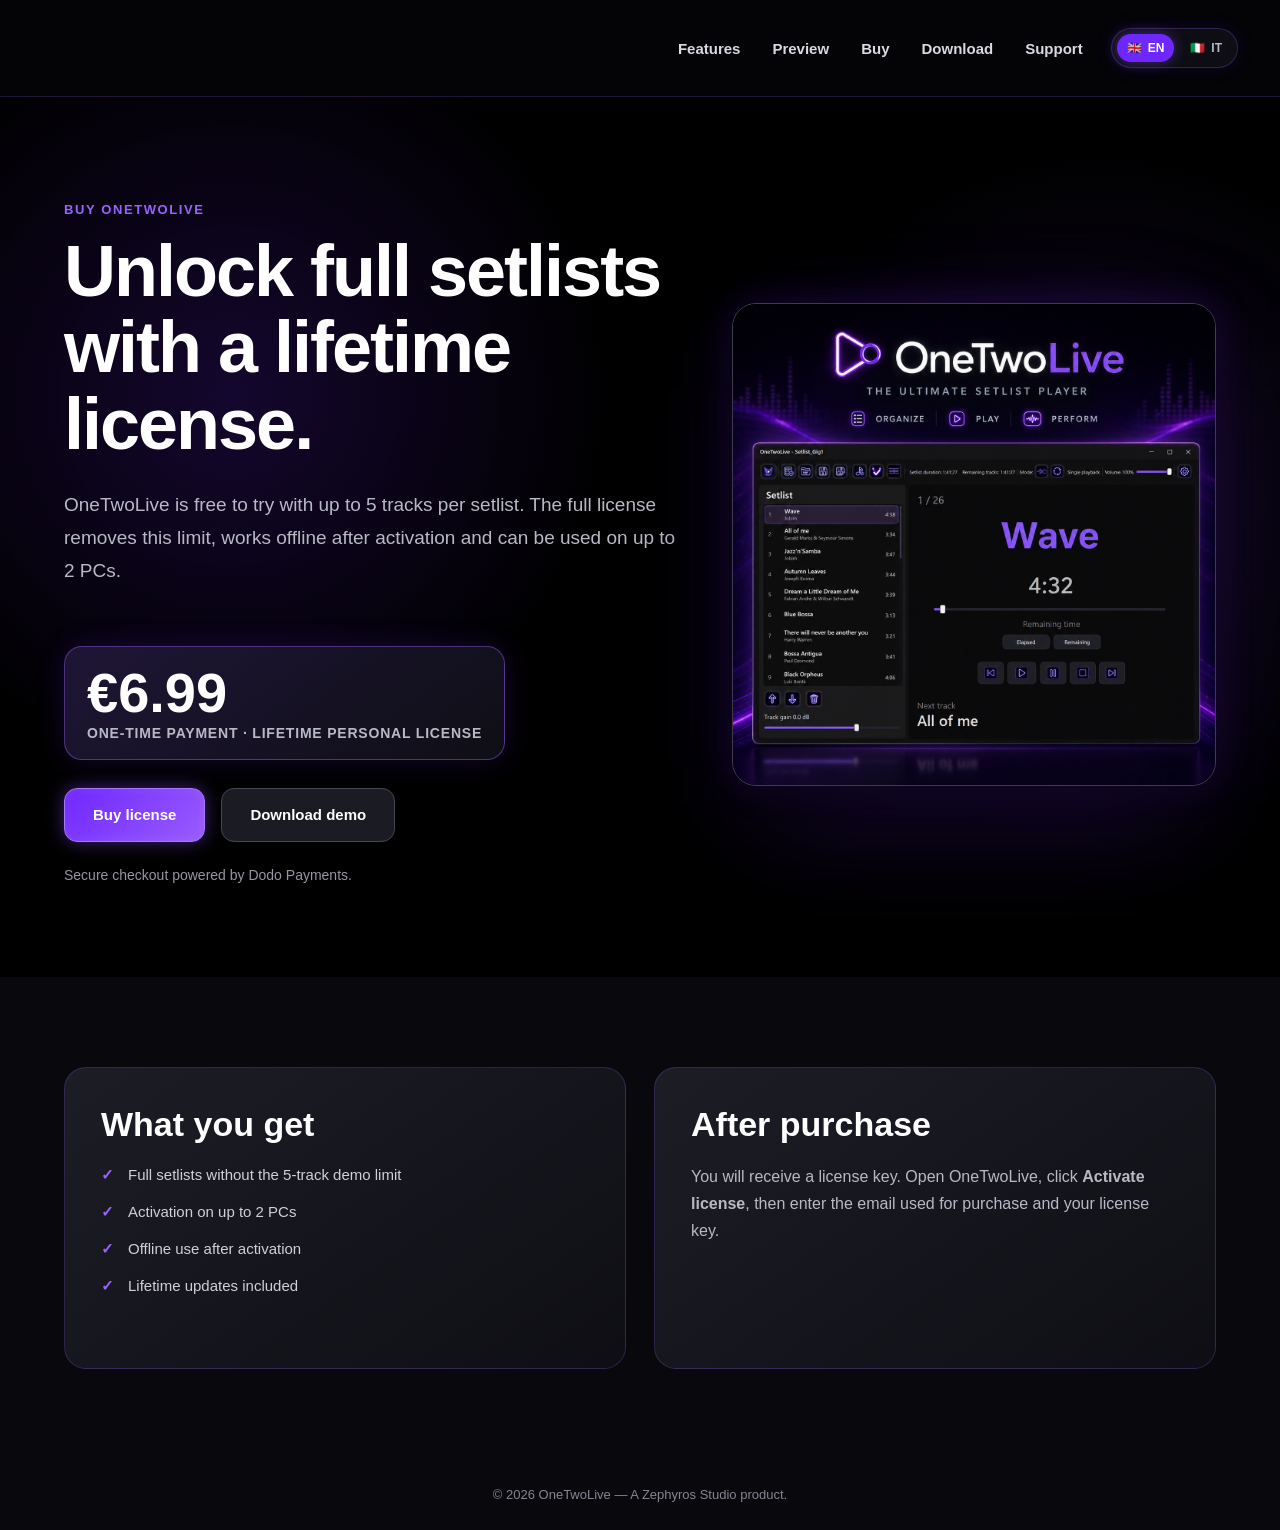
==== buy/index.html @ 57608b5e "Add Dodo purchase and download pages" ====
<!DOCTYPE html>
<html lang="en">
<head>
  <meta charset="UTF-8">
  <meta name="viewport" content="width=device-width, initial-scale=1.0">
  <meta name="description" content="OneTwoLive is a Windows setlist player for musicians and live performers.">
  <meta property="og:type" content="website">
  <meta property="og:site_name" content="OneTwoLive">
  <meta property="og:title" content="Buy OneTwoLive — Lifetime license">
  <meta property="og:description" content="OneTwoLive is a Windows setlist player for musicians and live performers.">
  <meta property="og:image" content="https://onetwolive.com/images/onetwolive-promo-square.png">
  <title>Buy OneTwoLive — Lifetime license</title>
  <link rel="icon" href="../images/OneTwoLive_icon.ico" type="image/x-icon">
  <link rel="stylesheet" href="../styles.css">
  <script src="../site-config.js"></script>
</head>
<body>
<header class="site-header site-header-static">
  <div class="header-actions">
    <nav class="main-nav" aria-label="Main navigation">
      <a href="../index.html#features">Features</a>
      <a href="../index.html#preview">Preview</a>
      <a href="../buy/">Buy</a>
      <a href="../download/">Download</a>
      <a href="../index.html#support">Support</a>
    </nav>

    <div class="language-switcher" aria-label="Language selector">
      <a class="language-link active" href="index.html" lang="en" aria-current="page"><span aria-hidden="true">🇬🇧</span> EN</a>
      <a class="language-link" href="../it/buy/" lang="it"><span aria-hidden="true">🇮🇹</span> IT</a>
    </div>
  </div>
</header>
<main>
  <section class="page-hero compact-page-hero">
    <div class="section-container page-hero-grid">
      <div>
        <p class="section-label">Buy OneTwoLive</p>
        <h1>Unlock full setlists with a lifetime license.</h1>
        <p class="section-intro">
          OneTwoLive is free to try with up to 5 tracks per setlist. The full license removes this limit, works offline after activation and can be used on up to 2 PCs.
        </p>
        <div class="license-price-card">
          <span class="price-main">€6.99</span>
          <span class="price-note">one-time payment · lifetime personal license</span>
        </div>
        <div class="hero-actions page-actions">
          <a id="dodo-checkout-button" class="primary-button" href="#" aria-disabled="true">Buy license</a>
          <a class="secondary-button" href="../download/">Download demo</a>
        </div>
        <p id="checkout-status" class="page-note">Checkout link not configured yet. Replace the Dodo Product ID in <code>site-config.js</code>.</p>
      </div>
      <div class="promo-card">
        <img src="../images/onetwolive-promo-square.png" alt="OneTwoLive promotional image">
      </div>
    </div>
  </section>
  <section class="info-section">
    <div class="section-container info-grid">
      <article class="info-card"><h2>What you get</h2><ul class="buy-benefits"><li>Full setlists without the 5-track demo limit</li><li>Activation on up to 2 PCs</li><li>Offline use after activation</li><li>Lifetime updates included</li></ul></article>
      <article class="info-card"><h2>After purchase</h2><p>You will receive a license key. Open OneTwoLive, click <strong>Activate license</strong>, then enter the email used for purchase and your license key.</p></article>
    </div>
  </section>
</main>
<footer class="site-footer">
  <p>© 2026 OneTwoLive — A Zephyros Studio product.</p>
</footer>
<script>
(function () {
  const config = window.OneTwoLiveConfig || {};
  const productId = config.dodoProductId || "";
  const button = document.getElementById("dodo-checkout-button");
  const status = document.getElementById("checkout-status");
  const isPlaceholder = !productId || productId === "PASTE_DODO_PRODUCT_ID_HERE";
  if (isPlaceholder) return;
  const redirectUrl = "https://onetwolive.com/thank-you/";
  const params = new URLSearchParams({
    quantity: "1",
    redirect_url: redirectUrl,
    paymentCurrency: "EUR",
    showCurrencySelector: "false"
  });
  button.href = `${config.checkoutBaseUrl || "https://checkout.dodopayments.com/buy/"}${encodeURIComponent(productId)}?${params.toString()}`;
  button.removeAttribute("aria-disabled");
  status.textContent = "Secure checkout powered by Dodo Payments.";
})();
</script>
</body>
</html>
---- styles.css ----
* {
  box-sizing: border-box;
}

html {
  scroll-behavior: smooth;
}

body {
  margin: 0;
  min-height: 100vh;

  font-family: Arial, sans-serif;
  color: #ffffff;
  background: #000000;
}

.site-header {
  position: absolute;
  top: 0;
  left: 0;
  z-index: 10;

  width: 100%;
  padding: 28px 42px;

  display: flex;
  justify-content: flex-end;
}

.header-actions {
  display: flex;
  align-items: center;
  gap: 28px;
}

.language-switcher {
  display: flex;
  align-items: center;
  gap: 6px;

  padding: 5px;

  background: rgba(18, 18, 26, 0.74);
  border: 1px solid rgba(155, 99, 255, 0.25);
  border-radius: 999px;

  backdrop-filter: blur(10px);
  box-shadow: 0 0 18px rgba(111, 39, 255, 0.12);
}

.language-link {
  display: inline-flex;
  align-items: center;
  gap: 6px;

  padding: 7px 10px;

  color: #b9b9c6;
  border-radius: 999px;

  font-size: 12px;
  font-weight: 700;
  text-decoration: none;

  transition:
    color 0.2s ease,
    background 0.2s ease,
    box-shadow 0.2s ease;
}

.language-link:hover {
  color: #ffffff;
  background: rgba(255, 255, 255, 0.08);
}

.language-link.active {
  color: #ffffff;
  background: #6f27ff;
  box-shadow: 0 0 14px rgba(134, 76, 255, 0.45);
}

.main-nav {
  display: flex;
  align-items: center;
  gap: 32px;
}

.main-nav a {
  position: relative;

  color: #d9d9e3;
  font-size: 15px;
  font-weight: 600;
  text-decoration: none;
}

.main-nav a::after {
  content: "";

  position: absolute;
  left: 0;
  bottom: -8px;

  width: 0;
  height: 2px;

  background: #864cff;
  box-shadow: 0 0 10px rgba(134, 76, 255, 0.9);

  transition: width 0.25s ease;
}

.main-nav a:hover {
  color: #ffffff;
}

.main-nav a:hover::after {
  width: 100%;
}

.hero {
  min-height: 100vh;
  padding: 135px 5vw 70px;

  display: grid;
  grid-template-columns: minmax(0, 0.9fr) minmax(0, 1.1fr);
  align-items: center;
  gap: 64px;

  background:
    radial-gradient(
      circle at 15% 50%,
      rgba(111, 39, 255, 0.18),
      transparent 34%
    ),
    radial-gradient(
      circle at 85% 45%,
      rgba(134, 76, 255, 0.12),
      transparent 30%
    ),
    #000000;
}

.hero-content {
  max-width: 650px;
}

.hero-logo {
  display: block;
  mix-blend-mode: screen;
  width: min(100%, 700px);
  height: auto;
  margin-bottom: 38px;
}

.hero-description {
  max-width: 620px;
  margin: 0 0 36px;

  color: #c8c8d2;
  font-size: clamp(18px, 2vw, 23px);
  line-height: 1.7;
}

.hero-actions {
  display: flex;
  flex-wrap: wrap;
  gap: 16px;
}

.primary-button,
.secondary-button {
  min-height: 54px;
  padding: 0 28px;

  display: inline-flex;
  align-items: center;
  justify-content: center;

  border-radius: 13px;

  font-size: 15px;
  font-weight: 700;
  text-decoration: none;

  transition:
    transform 0.2s ease,
    box-shadow 0.2s ease,
    background 0.2s ease;
}

.primary-button {
  color: #ffffff;
  background: linear-gradient(135deg, #6f27ff, #995cff);
  border: 1px solid #a775ff;

  box-shadow:
    0 0 18px rgba(134, 76, 255, 0.45),
    inset 0 0 12px rgba(255, 255, 255, 0.08);
}

.primary-button:hover {
  transform: translateY(-2px);

  box-shadow:
    0 0 28px rgba(134, 76, 255, 0.7),
    inset 0 0 12px rgba(255, 255, 255, 0.12);
}

.secondary-button {
  color: #ffffff;
  background: #1b1b24;
  border: 1px solid #454554;
}

.secondary-button:hover {
  transform: translateY(-2px);
  background: #252531;
  box-shadow: 0 0 20px rgba(134, 76, 255, 0.2);
}

.hero-preview {
  position: relative;
}

.hero-preview::before {
  content: "";

  position: absolute;
  inset: 8% 5% -4% 5%;
  z-index: 0;

  background: rgba(111, 39, 255, 0.3);
  filter: blur(55px);
}

.hero-preview img {
  position: relative;
  z-index: 1;

  display: block;
  width: 100%;
  height: auto;

  border: 1px solid #3d3d49;
  border-radius: 18px;

  box-shadow:
    0 28px 70px rgba(0, 0, 0, 0.65),
    0 0 35px rgba(111, 39, 255, 0.18);
}

.section-container {
  width: min(1180px, 100%);
  margin: 0 auto;
}

.features-section {
  padding: 110px 5vw;
  background:
    radial-gradient(
      circle at 80% 20%,
      rgba(111, 39, 255, 0.13),
      transparent 30%
    ),
    #09090d;
}

.section-label {
  margin: 0 0 16px;

  color: #9a63ff;
  font-size: 13px;
  font-weight: 700;
  letter-spacing: 1.6px;
  text-transform: uppercase;
}

.features-section h2 {
  max-width: 820px;
  margin: 0 0 24px;

  color: #ffffff;
  font-size: clamp(36px, 5vw, 58px);
  line-height: 1.12;
  letter-spacing: -1.8px;
}

.section-intro {
  max-width: 760px;
  margin: 0 0 58px;

  color: #b9b9c6;
  font-size: 19px;
  line-height: 1.75;
}

.features-grid {
  display: grid;
  grid-template-columns: repeat(2, minmax(0, 1fr));
  gap: 28px;
}

.feature-card {
  overflow: hidden;

  display: flex;
  flex-direction: column;

  background: linear-gradient(
    145deg,
    rgba(30, 30, 40, 0.96),
    rgba(15, 15, 22, 0.98)
  );

  border: 1px solid rgba(155, 99, 255, 0.22);
  border-radius: 22px;

  box-shadow:
    0 22px 55px rgba(0, 0, 0, 0.34),
    inset 0 1px 0 rgba(255, 255, 255, 0.03);

  transition:
    transform 0.25s ease,
    border-color 0.25s ease,
    box-shadow 0.25s ease;
}

.feature-card:hover {
  transform: translateY(-5px);
  border-color: rgba(155, 99, 255, 0.52);

  box-shadow:
    0 28px 68px rgba(0, 0, 0, 0.46),
    0 0 26px rgba(111, 39, 255, 0.12);
}

.feature-card > img {
  display: block;
  width: 100%;
  aspect-ratio: 16 / 9;
  padding: 14px;

  object-fit: contain;
  object-position: center;

  background: #050507;
  border-bottom: 1px solid rgba(255, 255, 255, 0.06);
}

.feature-content {
  padding: 30px;
}

.feature-content h3 {
  margin: 0 0 14px;

  color: #ffffff;
  font-size: 23px;
  line-height: 1.25;
}

.feature-content p {
  margin: 0;

  color: #b5b5c0;
  font-size: 16px;
  line-height: 1.7;
}

.feature-card-text {
  grid-column: 1 / -1;

  min-height: 260px;

  justify-content: center;

  background:
    radial-gradient(
      circle at 85% 50%,
      rgba(133, 71, 255, 0.26),
      transparent 34%
    ),
    linear-gradient(
      135deg,
      rgba(39, 25, 70, 0.96),
      rgba(15, 15, 22, 0.98)
    );
}

.feature-card-text .feature-content {
  max-width: 820px;
  padding: 46px;
}

.feature-icon {
  width: 48px;
  height: 48px;
  margin: 0 0 22px !important;

  display: flex;
  align-items: center;
  justify-content: center;

  color: #ffffff !important;
  background: #7b3fff;
  border: 1px solid #aa7aff;
  border-radius: 13px;

  font-size: 24px !important;
  font-weight: 700;

  box-shadow: 0 0 22px rgba(123, 63, 255, 0.42);
}

.preview-section {
  padding: 110px 5vw;
  background:
    radial-gradient(
      circle at 18% 50%,
      rgba(111, 39, 255, 0.16),
      transparent 30%
    ),
    #000000;
}

.preview-container {
  display: grid;
  grid-template-columns: minmax(0, 0.8fr) minmax(0, 1.2fr);
  align-items: center;
  gap: 64px;
}

.preview-copy h2 {
  max-width: 720px;
  margin: 0 0 24px;

  color: #ffffff;
  font-size: clamp(36px, 5vw, 58px);
  line-height: 1.12;
  letter-spacing: -1.8px;
}

.preview-copy .section-intro {
  margin-bottom: 34px;
}

.preview-list {
  margin: 0;
  padding: 0;

  display: grid;
  gap: 16px;

  list-style: none;
}

.preview-list li {
  position: relative;
  padding-left: 28px;

  color: #d0d0da;
  font-size: 16px;
  line-height: 1.6;
}

.preview-list li::before {
  content: "";

  position: absolute;
  top: 9px;
  left: 0;

  width: 10px;
  height: 10px;

  background: #864cff;
  border-radius: 50%;

  box-shadow: 0 0 14px rgba(134, 76, 255, 0.85);
}

.preview-image {
  position: relative;
}

.preview-image::before {
  content: "";

  position: absolute;
  inset: 8% 4% -6% 4%;
  z-index: 0;

  background: rgba(111, 39, 255, 0.32);
  filter: blur(60px);
}

.preview-image img {
  position: relative;
  z-index: 1;

  display: block;
  width: 100%;
  height: auto;

  border: 1px solid #3d3d49;
  border-radius: 20px;

  box-shadow:
    0 30px 80px rgba(0, 0, 0, 0.72),
    0 0 40px rgba(111, 39, 255, 0.2);
}

.buy-section {
  padding: 110px 5vw;

  background:
    radial-gradient(
      circle at 75% 30%,
      rgba(111, 39, 255, 0.15),
      transparent 32%
    ),
    #09090d;
}

.buy-heading {
  text-align: center;
}

.buy-heading h2 {
  max-width: 820px;
  margin: 0 auto 24px;

  color: #ffffff;
  font-size: clamp(36px, 5vw, 58px);
  line-height: 1.12;
  letter-spacing: -1.8px;
}

.buy-heading .section-intro {
  margin-left: auto;
  margin-right: auto;
}

.buy-grid {
  display: grid;
  grid-template-columns: repeat(2, minmax(0, 1fr));
  gap: 28px;
}

.buy-card {
  min-height: 500px;
  padding: 42px;

  display: flex;
  flex-direction: column;
  align-items: flex-start;

  background: linear-gradient(
    145deg,
    rgba(30, 30, 40, 0.96),
    rgba(14, 14, 20, 0.99)
  );

  border: 1px solid rgba(255, 255, 255, 0.1);
  border-radius: 24px;

  box-shadow:
    0 24px 60px rgba(0, 0, 0, 0.4),
    inset 0 1px 0 rgba(255, 255, 255, 0.04);
}

.buy-card-direct {
  border-color: rgba(155, 99, 255, 0.42);

  background:
    radial-gradient(
      circle at 90% 10%,
      rgba(123, 63, 255, 0.22),
      transparent 34%
    ),
    linear-gradient(
      145deg,
      rgba(37, 25, 64, 0.96),
      rgba(14, 14, 20, 0.99)
    );
}

.buy-card-label {
  margin: 0 0 22px;

  color: #9a63ff;
  font-size: 13px;
  font-weight: 700;
  letter-spacing: 1.4px;
  text-transform: uppercase;
}

.buy-card h3 {
  margin: 0 0 18px;

  color: #ffffff;
  font-size: clamp(27px, 3vw, 36px);
  line-height: 1.2;
  letter-spacing: -0.8px;
}

.buy-card > p:not(.buy-card-label) {
  margin: 0 0 28px;

  color: #b9b9c5;
  font-size: 16px;
  line-height: 1.7;
}

.buy-benefits {
  margin: 0 0 34px;
  padding: 0;

  display: grid;
  gap: 14px;

  list-style: none;
}

.buy-benefits li {
  position: relative;
  padding-left: 27px;

  color: #d0d0d9;
  font-size: 15px;
  line-height: 1.55;
}

.buy-benefits li::before {
  content: "✓";

  position: absolute;
  top: 0;
  left: 0;

  color: #9a63ff;
  font-weight: 700;
}

.buy-button {
  width: 100%;
  margin-top: auto;
}

.buy-button[aria-disabled="true"] {
  cursor: not-allowed;
  opacity: 0.58;
  pointer-events: none;
}

.buy-note {
  margin: 28px 0 0;

  color: #858592;
  font-size: 13px;
  line-height: 1.6;
  text-align: center;
}

.support-section {
  padding: 110px 5vw;
  background:
    radial-gradient(
      circle at 50% 0%,
      rgba(111, 39, 255, 0.18),
      transparent 34%
    ),
    #000000;
}

.support-container {
  text-align: center;
}

.support-section h2 {
  max-width: 820px;
  margin: 0 auto 24px;

  color: #ffffff;
  font-size: clamp(36px, 5vw, 58px);
  line-height: 1.12;
  letter-spacing: -1.8px;
}

.support-section .section-intro {
  max-width: 720px;
  margin: 0 auto 36px;
}

.support-email {
  display: inline-flex;
  align-items: center;
  justify-content: center;

  min-height: 56px;
  padding: 0 30px;

  color: #ffffff;
  background: linear-gradient(135deg, #6f27ff, #995cff);
  border: 1px solid #aa7aff;
  border-radius: 13px;

  font-size: clamp(15px, 2vw, 18px);
  font-weight: 700;
  text-decoration: none;

  box-shadow:
    0 0 22px rgba(134, 76, 255, 0.42),
    inset 0 0 12px rgba(255, 255, 255, 0.08);

  transition:
    transform 0.2s ease,
    box-shadow 0.2s ease;
}

.support-email:hover {
  transform: translateY(-3px);

  box-shadow:
    0 0 32px rgba(134, 76, 255, 0.68),
    inset 0 0 12px rgba(255, 255, 255, 0.12);
}

.site-footer {
  padding: 28px 24px;

  color: #858592;
  background: #09090d;

  font-size: 13px;
  text-align: center;
}

.site-footer p {
  margin: 0;
}

@media (max-width: 1000px) {
  .hero {
    grid-template-columns: 1fr;
    gap: 48px;
  }

  .hero-content {
    max-width: 760px;
    margin: 0 auto;
    text-align: center;
  }

  .hero-logo {
    margin-left: auto;
    margin-right: auto;
  }

  .hero-description {
    margin-left: auto;
    margin-right: auto;
  }

  .hero-actions {
    justify-content: center;
  }

  .hero-preview {
    width: min(100%, 900px);
    margin: 0 auto;
  }

    .features-grid {
    grid-template-columns: 1fr;
  }

  .feature-card-text {
    grid-column: auto;
  }
    .preview-container {
    grid-template-columns: 1fr;
    gap: 44px;
  }

  .preview-copy {
    text-align: center;
  }

  .preview-copy .section-intro {
    margin-left: auto;
    margin-right: auto;
  }

  .preview-list {
    width: fit-content;
    margin: 0 auto;
    text-align: left;
  }
    .buy-grid {
    grid-template-columns: 1fr;
  }

  .buy-card {
    min-height: 0;
  }
}

@media (max-width: 700px) {
  .site-header {
    padding: 22px 18px;
  }

  .main-nav {
    gap: 16px;
  }

  .main-nav a {
    font-size: 13px;
  }

  .hero {
    padding: 115px 18px 54px;
  }

  .hero-actions {
    flex-direction: column;
  }

  .primary-button,
  .secondary-button {
    width: 100%;
  }
    .features-section {
    padding: 80px 18px;
  }

  .section-intro {
    margin-bottom: 42px;
  }

  .feature-content {
    padding: 25px;
  }

  .feature-card-text .feature-content {
    padding: 32px 25px;
  }
    .preview-section {
    padding: 80px 18px;
  }
    .buy-section {
    padding: 80px 18px;
  }

  .buy-card {
    padding: 32px 26px;
  }
    .support-section {
    padding: 80px 18px;
  }

  .support-email {
    width: 100%;
    padding: 0 18px;
  }
    .header-actions {
    gap: 14px;
  }

  .language-switcher {
    gap: 2px;
    padding: 3px;
  }

  .language-link {
    padding: 6px 7px;
    font-size: 11px;
  }
}

@media (max-width: 470px) {
  .main-nav {
    width: 100%;
    justify-content: space-between;
    gap: 8px;
  }

  .main-nav a {
    font-size: 12px;
  }
    .header-actions {
    width: 100%;
    justify-content: space-between;
  }
}

.site-header-static {
  position: relative;
  background: rgba(5, 5, 8, 0.94);
  border-bottom: 1px solid rgba(155, 99, 255, 0.18);
}

.page-hero {
  padding: 105px 5vw 90px;
  background:
    radial-gradient(circle at 18% 34%, rgba(111, 39, 255, 0.18), transparent 32%),
    radial-gradient(circle at 86% 46%, rgba(134, 76, 255, 0.12), transparent 30%),
    #000000;
}

.compact-page-hero {
  min-height: calc(100vh - 110px);
  display: flex;
  align-items: center;
}

.page-hero-grid {
  display: grid;
  grid-template-columns: minmax(0, 0.95fr) minmax(280px, 0.75fr);
  align-items: center;
  gap: 56px;
}

.page-hero h1 {
  max-width: 840px;
  margin: 0 0 26px;
  color: #ffffff;
  font-size: clamp(42px, 6vw, 72px);
  line-height: 1.06;
  letter-spacing: -2px;
}

.page-actions {
  margin-top: 28px;
}

.page-note {
  margin: 22px 0 0;
  color: #9696a4;
  font-size: 14px;
  line-height: 1.65;
}

.page-note code {
  color: #d8c8ff;
  background: rgba(255, 255, 255, 0.07);
  border: 1px solid rgba(155, 99, 255, 0.25);
  border-radius: 6px;
  padding: 2px 6px;
}

.license-price-card {
  width: fit-content;
  padding: 18px 22px;
  display: grid;
  gap: 4px;
  background: linear-gradient(145deg, rgba(31, 22, 55, 0.98), rgba(15, 15, 22, 0.98));
  border: 1px solid rgba(155, 99, 255, 0.42);
  border-radius: 18px;
  box-shadow: 0 0 28px rgba(111, 39, 255, 0.18);
}

.price-main {
  color: #ffffff;
  font-size: clamp(38px, 5vw, 56px);
  font-weight: 800;
  line-height: 1;
}

.price-note {
  color: #b9b9c6;
  font-size: 14px;
  font-weight: 700;
  text-transform: uppercase;
  letter-spacing: 0.8px;
}

.promo-card {
  position: relative;
}

.promo-card::before {
  content: "";
  position: absolute;
  inset: 10% 7% -4% 7%;
  z-index: 0;
  background: rgba(111, 39, 255, 0.35);
  filter: blur(58px);
}

.promo-card img {
  position: relative;
  z-index: 1;
  display: block;
  width: 100%;
  height: auto;
  border: 1px solid #3d3d49;
  border-radius: 24px;
  box-shadow: 0 30px 80px rgba(0, 0, 0, 0.72), 0 0 38px rgba(111, 39, 255, 0.2);
}

.info-section {
  padding: 90px 5vw;
  background: #09090d;
}

.info-grid {
  display: grid;
  grid-template-columns: repeat(2, minmax(0, 1fr));
  gap: 28px;
}

.info-card {
  padding: 36px;
  background: linear-gradient(145deg, rgba(30, 30, 40, 0.96), rgba(14, 14, 20, 0.99));
  border: 1px solid rgba(155, 99, 255, 0.22);
  border-radius: 22px;
}

.info-card h2 {
  margin: 0 0 18px;
  color: #ffffff;
  font-size: clamp(26px, 3vw, 34px);
  line-height: 1.2;
}

.info-card p {
  margin: 0;
  color: #b9b9c6;
  font-size: 16px;
  line-height: 1.7;
}

.narrow-page {
  max-width: 880px;
}

.license-key-box {
  margin: 34px 0;
  padding: 26px;
  display: grid;
  gap: 14px;
  background: linear-gradient(145deg, rgba(31, 22, 55, 0.98), rgba(15, 15, 22, 0.98));
  border: 1px solid rgba(155, 99, 255, 0.42);
  border-radius: 20px;
}

.license-key-box span {
  color: #9a63ff;
  font-size: 13px;
  font-weight: 800;
  letter-spacing: 1.3px;
  text-transform: uppercase;
}

.license-key-box code {
  overflow-wrap: anywhere;
  color: #ffffff;
  font-size: clamp(18px, 2vw, 24px);
  line-height: 1.4;
}

.small-button {
  width: fit-content;
  min-height: 42px;
  padding: 0 18px;
  font-size: 13px;
}

.primary-button[aria-disabled="true"],
.secondary-button[aria-disabled="true"] {
  cursor: not-allowed;
  opacity: 0.58;
  pointer-events: none;
}

@media (max-width: 1000px) {
  .page-hero-grid,
  .info-grid {
    grid-template-columns: 1fr;
  }

  .page-hero-grid {
    text-align: center;
  }

  .license-price-card {
    margin-left: auto;
    margin-right: auto;
  }

  .compact-page-hero {
    min-height: auto;
  }
}

@media (max-width: 700px) {
  .page-hero {
    padding: 72px 18px 64px;
  }

  .info-section {
    padding: 72px 18px;
  }

  .info-card {
    padding: 28px 24px;
  }
}
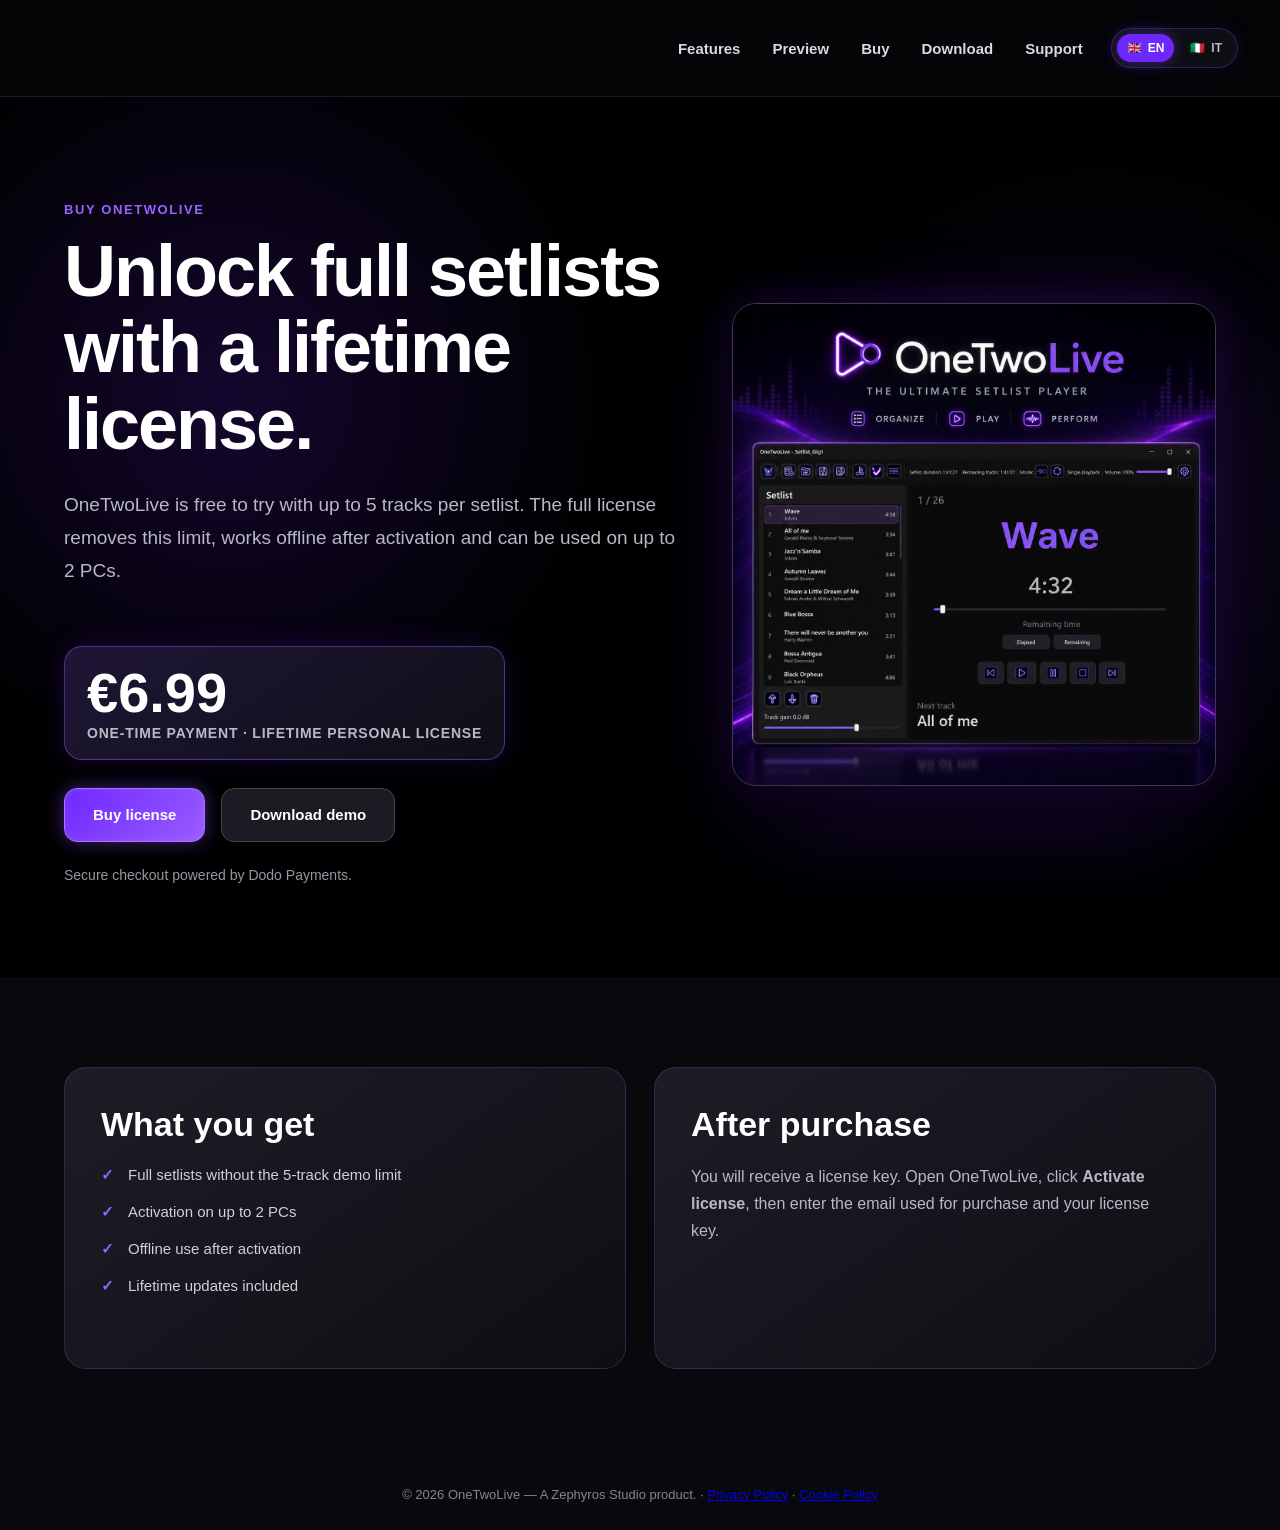
==== commit 82d01c3c: "Add OneTwoLive cookie policy pages" ====
--- a/buy/index.html
+++ b/buy/index.html
@@ -9,6 +9,10 @@
   <meta property="og:title" content="Buy OneTwoLive — Lifetime license">
   <meta property="og:description" content="OneTwoLive is a Windows setlist player for musicians and live performers.">
   <meta property="og:image" content="https://onetwolive.com/images/onetwolive-promo-square.png">
+  <link rel="canonical" href="https://onetwolive.com/buy/">
+<link rel="alternate" hreflang="en" href="https://onetwolive.com/buy/">
+<link rel="alternate" hreflang="it" href="https://onetwolive.com/it/buy/">
+<link rel="alternate" hreflang="x-default" href="https://onetwolive.com/buy/">
   <title>Buy OneTwoLive — Lifetime license</title>
   <link rel="icon" href="../images/OneTwoLive_icon.ico" type="image/x-icon">
   <link rel="stylesheet" href="../styles.css">
@@ -63,7 +67,11 @@
   </section>
 </main>
 <footer class="site-footer">
-  <p>© 2026 OneTwoLive — A Zephyros Studio product.</p>
+   <p>
+    © 2026 OneTwoLive — A Zephyros Studio product.
+    · <a href="/privacy/">Privacy Policy</a>
+    · <a href="/cookie-policy/">Cookie Policy</a>
+  </p>
 </footer>
 <script>
 (function () {
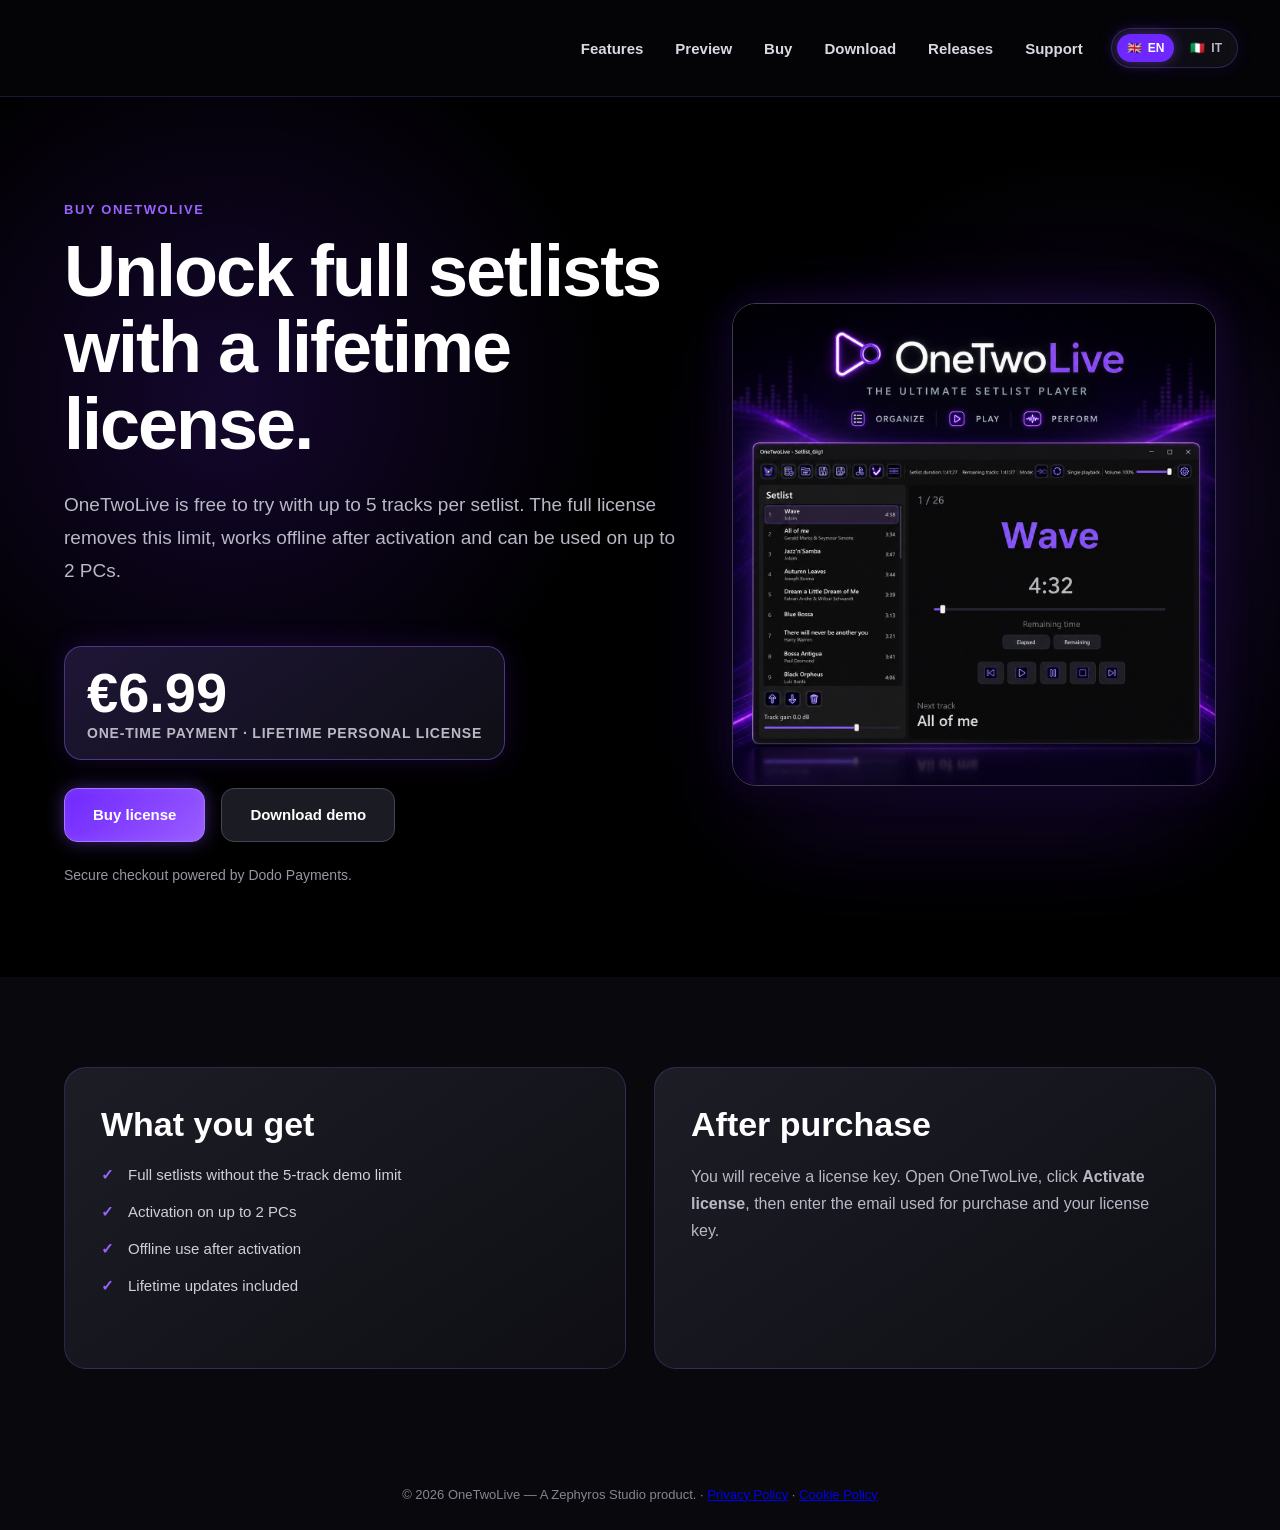
==== commit eff69b25: "Publish OneTwoLive 1.1.0 website update" ====
--- a/buy/index.html
+++ b/buy/index.html
@@ -26,6 +26,7 @@
       <a href="../index.html#preview">Preview</a>
       <a href="../buy/">Buy</a>
       <a href="../download/">Download</a>
+      <a href="../releases/">Releases</a>
       <a href="../index.html#support">Support</a>
     </nav>
 
--- a/styles.css
+++ b/styles.css
@@ -1110,3 +1110,163 @@
     padding: 28px 24px;
   }
 }
+
+.legal-page-hero {
+  min-height: auto;
+  padding-top: 120px;
+  padding-bottom: 56px;
+}
+
+.legal-page-hero + .info-section {
+  padding-top: 48px;
+}
+
+
+/* Release notes */
+.release-page-hero {
+  min-height: auto;
+  padding-top: 120px;
+  padding-bottom: 64px;
+}
+
+.release-section {
+  padding: 72px 5vw 96px;
+  background: #09090d;
+}
+
+.release-layout {
+  max-width: 980px;
+}
+
+.release-card {
+  margin-bottom: 24px;
+  padding: 34px 36px;
+  background: linear-gradient(145deg, rgba(30, 30, 40, 0.97), rgba(13, 13, 19, 0.99));
+  border: 1px solid rgba(155, 99, 255, 0.22);
+  border-radius: 22px;
+}
+
+.release-card-latest {
+  border-color: rgba(155, 99, 255, 0.52);
+  box-shadow: 0 0 38px rgba(111, 39, 255, 0.14);
+}
+
+.release-card-header {
+  display: flex;
+  align-items: flex-start;
+  justify-content: space-between;
+  gap: 24px;
+  margin-bottom: 18px;
+}
+
+.release-card h2,
+.release-card h3 {
+  margin: 0;
+  color: #ffffff;
+  line-height: 1.15;
+}
+
+.release-card h2 {
+  font-size: clamp(30px, 4vw, 42px);
+}
+
+.release-card h3 {
+  font-size: 26px;
+}
+
+.release-kicker {
+  margin: 0 0 8px;
+  color: #9a63ff;
+  font-size: 12px;
+  font-weight: 800;
+  letter-spacing: 1.2px;
+  text-transform: uppercase;
+}
+
+.release-meta {
+  display: flex;
+  align-items: center;
+  gap: 10px;
+  flex-wrap: wrap;
+  justify-content: flex-end;
+  color: #9696a4;
+  font-size: 13px;
+}
+
+.release-badge {
+  padding: 6px 10px;
+  color: #e8ddff;
+  background: rgba(111, 39, 255, 0.16);
+  border: 1px solid rgba(155, 99, 255, 0.42);
+  border-radius: 999px;
+  font-weight: 800;
+}
+
+.release-summary {
+  margin: 0 0 18px;
+  color: #b9b9c6;
+  font-size: 16px;
+  line-height: 1.7;
+}
+
+.release-list {
+  margin: 0;
+  padding-left: 22px;
+  color: #c9c9d3;
+  font-size: 16px;
+  line-height: 1.7;
+}
+
+.release-list li + li {
+  margin-top: 8px;
+}
+
+.release-list strong {
+  color: #ffffff;
+}
+
+.compact-release-list {
+  margin-top: 8px;
+}
+
+.release-actions {
+  margin-top: 26px;
+}
+
+.release-history-heading {
+  padding: 46px 4px 18px;
+}
+
+.release-history-heading h2 {
+  margin: 0;
+  color: #ffffff;
+  font-size: clamp(30px, 4vw, 42px);
+}
+
+.release-link-note a {
+  color: #bda2ff;
+  text-decoration: none;
+  font-weight: 700;
+}
+
+.release-link-note a:hover {
+  color: #ffffff;
+}
+
+@media (max-width: 700px) {
+  .release-section {
+    padding: 56px 18px 72px;
+  }
+
+  .release-card {
+    padding: 28px 24px;
+  }
+
+  .release-card-header {
+    flex-direction: column;
+  }
+
+  .release-meta {
+    justify-content: flex-start;
+  }
+}
